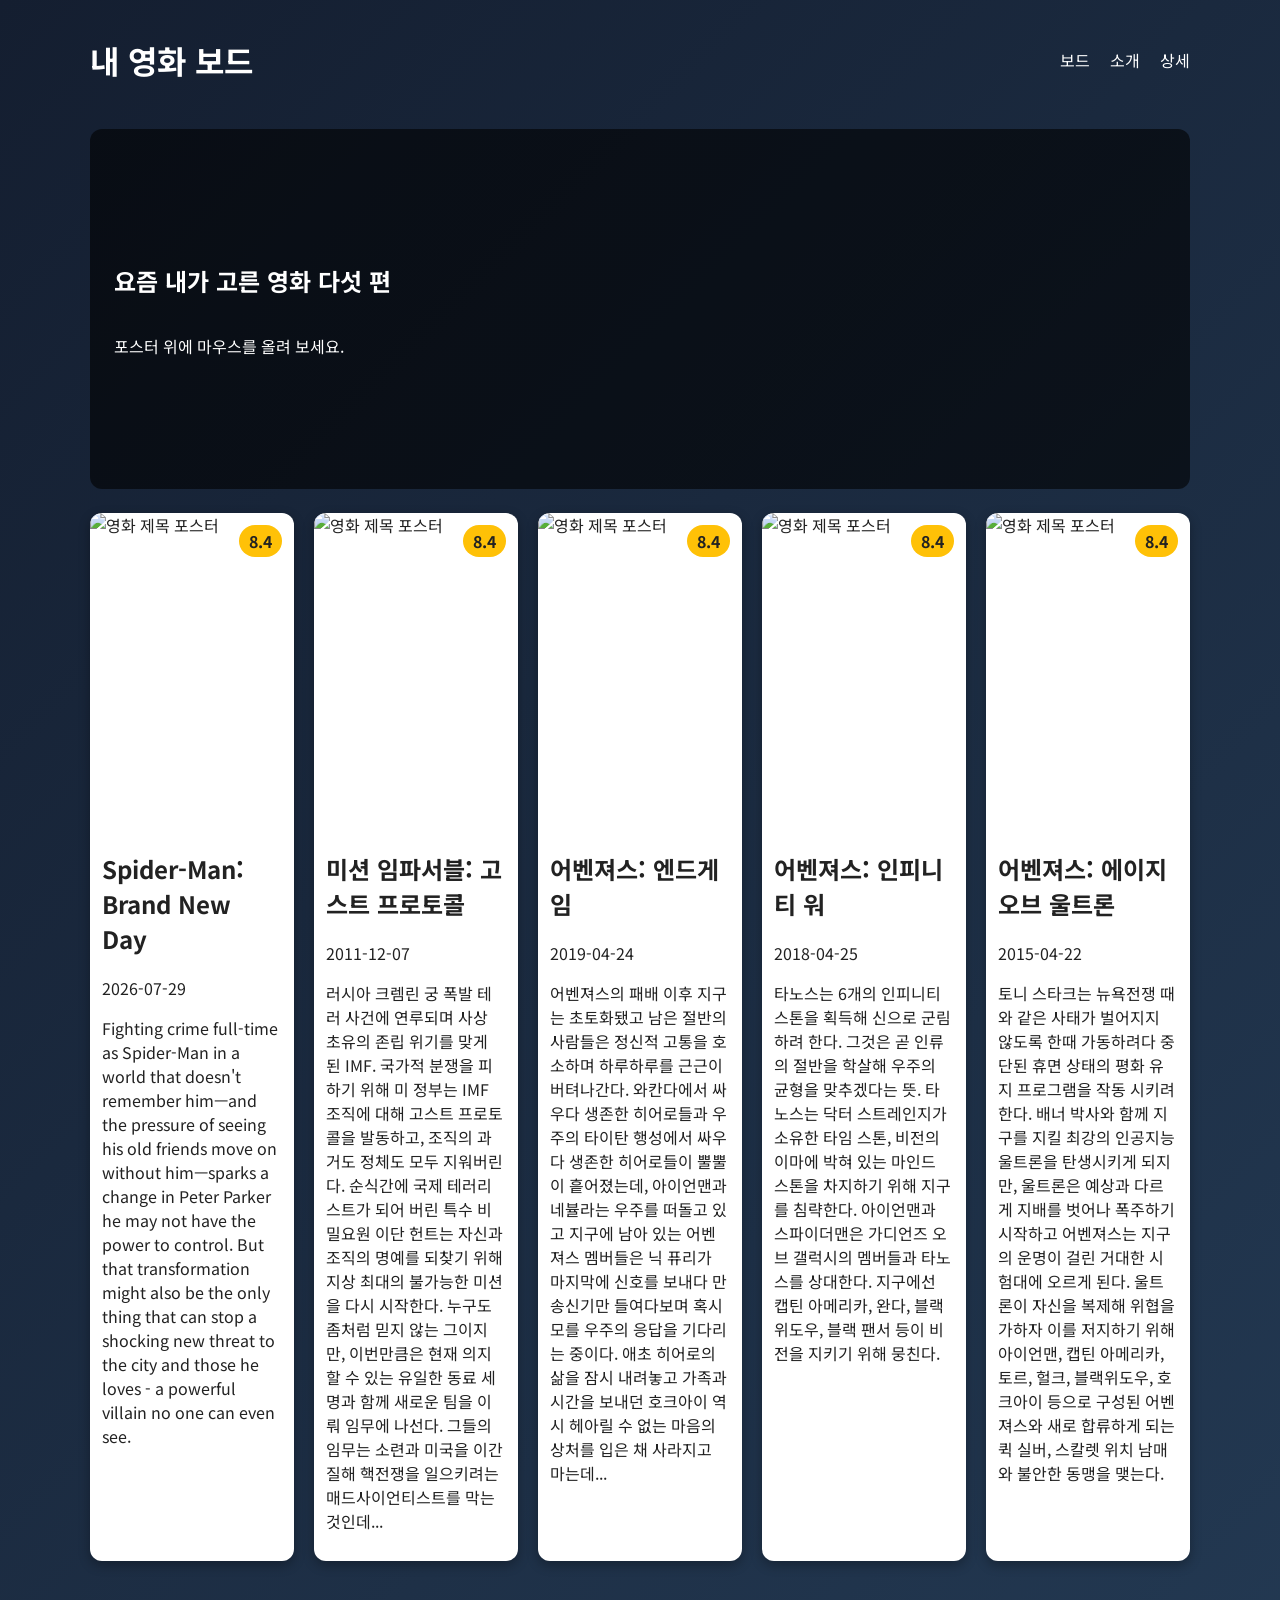
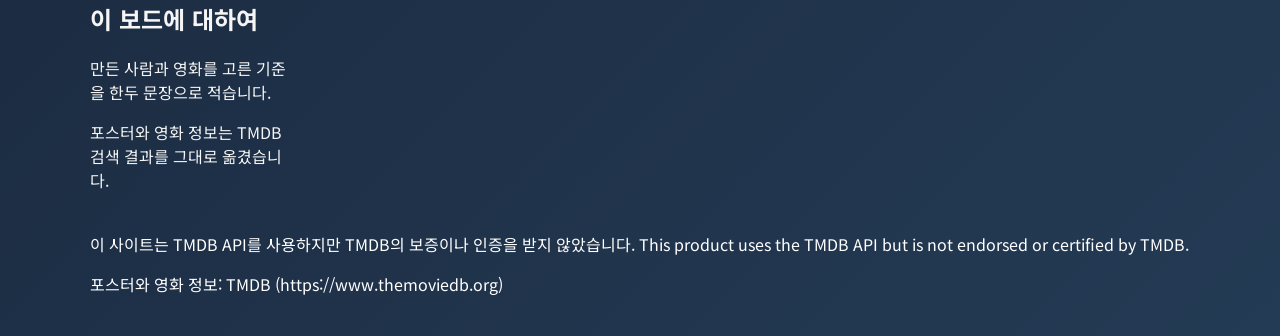
==== index.html @ f9386ba8 "hw1 시작" ====
<!DOCTYPE html>
<html lang="ko">

<head>
    <meta charset="UTF-8">
    <meta name="viewport" content="width=device-width, initial-scale=1.0">
    <title>김시윤 :: 내 영화 보드</title>
    <link rel="preconnect" href="https://fonts.googleapis.com">
    <link rel="preconnect" href="https://fonts.gstatic.com" crossorigin>
    <link
        href="https://fonts.googleapis.com/css2?family=Hi+Melody&family=Nanum+Pen+Script&family=Noto+Sans+KR:wght@100..900&display=swap"
        rel="stylesheet">
    <link rel="stylesheet" href="style.css">
</head>

<body>

    <header class="top">
        <h1>내 영화 보드</h1>
        <nav>
            <ul>
                <li><a href="#board">보드</a></li>
                <li><a href="#about">소개</a></li>
                <li><a href="detail.html">상세</a></li>
            </ul>
        </nav>
    </header>
    <section class="hero">
        <h2>요즘 내가 고른 영화 다섯 편</h2>
        <p>포스터 위에 마우스를 올려 보세요.</p>
    </section>


    <main>
        <section class="board" id="board">

            <article class="card">
                <img class="poster" src="https://image.tmdb.org/t/p/w342//bjiS5ipwxb9JFy3XRRN4OAilSeX.jpg"
                    alt="영화 제목 포스터">
                <span class="badge">8.4</span>
                <div class="info">
                    <h2>Spider-Man: Brand New Day</h2>
                    <p class="year">2026-07-29</p>
                    <p class="overview">Fighting crime full-time as Spider-Man in a world that doesn't remember him—and
                        the
                        pressure of seeing his old friends move on without him—sparks a change in Peter Parker he may
                        not have
                        the power to control. But that transformation might also be the only thing that can stop a
                        shocking new
                        threat to the city and those he loves - a powerful villain no one can even see.</p>
                </div>
            </article>


            <article class="card">
                <img class="poster" src="https://image.tmdb.org/t/p/w342//krNypFiKeGThhLSYhvMNVSezEua.jpg_poster_path"
                    alt="영화 제목 포스터">
                <span class="badge">8.4</span>
                <div class="info">
                    <h2>미션 임파서블: 고스트 프로토콜</h2>
                    <p class="year">2011-12-07</p>
                    <p class="overview">러시아 크렘린 궁 폭발 테러 사건에 연루되며 사상 초유의 존립 위기를 맞게 된 IMF. 국가적 분쟁을 피하기 위해 미 정부는 IMF 조직에 대해
                        고스트 프로토콜을 발동하고, 조직의 과거도 정체도 모두 지워버린다. 순식간에 국제 테러리스트가 되어 버린 특수 비밀요원 이단 헌트는 자신과 조직의 명예를 되찾기 위해 지상
                        최대의 불가능한 미션을 다시 시작한다. 누구도 좀처럼 믿지 않는 그이지만, 이번만큼은 현재 의지할 수 있는 유일한 동료 세 명과 함께 새로운 팀을 이뤄 임무에 나선다.
                        그들의 임무는 소련과 미국을 이간질해 핵전쟁을 일으키려는 매드사이언티스트를 막는 것인데...</p>
                </div>
            </article>


            <article class="card">
                <img class="poster" src="https://image.tmdb.org/t/p/w342//7RyHsO4yDXtBv1zUU3mTpHeQ0d5.jpg_poster_path"
                    alt="영화 제목 포스터">
                <span class="badge">8.4</span>
                <div class="info">
                    <h2>어벤져스: 엔드게임</h2>
                    <p class="year">2019-04-24</p>
                    <p class="overview">어벤져스의 패배 이후 지구는 초토화됐고 남은 절반의 사람들은 정신적 고통을 호소하며 하루하루를 근근이 버텨나간다. 와칸다에서 싸우다 생존한
                        히어로들과 우주의 타이탄 행성에서 싸우다 생존한 히어로들이 뿔뿔이 흩어졌는데, 아이언맨과 네뷸라는 우주를 떠돌고 있고 지구에 남아 있는 어벤져스 멤버들은 닉 퓨리가 마지막에
                        신호를 보내다 만 송신기만 들여다보며 혹시 모를 우주의 응답을 기다리는 중이다. 애초 히어로의 삶을 잠시 내려놓고 가족과 시간을 보내던 호크아이 역시 헤아릴 수 없는 마음의
                        상처를 입은 채 사라지고 마는데...</p>
                </div>
            </article>


            <article class="card">
                <img class="poster" src="https://image.tmdb.org/t/p/w342//kmP6viwzcEkZeoi1LaVcQemcvZh.jpg_poster_path"
                    alt="영화 제목 포스터">
                <span class="badge">8.4</span>
                <div class="info">
                    <h2>어벤져스: 인피니티 워</h2>
                    <p class="year">2018-04-25</p>
                    <p class="overview">타노스는 6개의 인피니티 스톤을 획득해 신으로 군림하려 한다. 그것은 곧 인류의 절반을 학살해 우주의 균형을 맞추겠다는 뜻. 타노스는 닥터
                        스트레인지가 소유한 타임 스톤, 비전의 이마에 박혀 있는 마인드 스톤을 차지하기 위해 지구를 침략한다. 아이언맨과 스파이더맨은 가디언즈 오브 갤럭시의 멤버들과 타노스를
                        상대한다. 지구에선 캡틴 아메리카, 완다, 블랙 위도우, 블랙 팬서 등이 비전을 지키기 위해 뭉친다.</p>
                </div>
            </article>


            <article class="card">
                <img class="poster" src="https://image.tmdb.org/t/p/w342//y8pY5MIzpPAnF5vYUNm1tw1AzL3.jpg_poster_path"
                    alt="영화 제목 포스터">
                <span class="badge">8.4</span>
                <div class="info">
                    <h2>어벤져스: 에이지 오브 울트론</h2>
                    <p class="year">2015-04-22</p>
                    <p class="overview">토니 스타크는 뉴욕전쟁 때와 같은 사태가 벌어지지 않도록 한때 가동하려다 중단된 휴면 상태의 평화 유지 프로그램을 작동 시키려 한다. 배너
                        박사와 함께 지구를 지킬 최강의 인공지능 울트론을 탄생시키게 되지만, 울트론은 예상과 다르게 지배를 벗어나 폭주하기 시작하고 어벤져스는 지구의 운명이 걸린 거대한 시험대에
                        오르게 된다. 울트론이 자신을 복제해 위협을 가하자 이를 저지하기 위해 아이언맨, 캡틴 아메리카, 토르, 헐크, 블랙위도우, 호크아이 등으로 구성된 어벤져스와 새로 합류하게
                        되는 퀵 실버, 스칼렛 위치 남매와 불안한 동맹을 맺는다.</p>
                </div>
            </article>






            <section id="about">
                <h2>이 보드에 대하여</h2>
                <p>만든 사람과 영화를 고른 기준을 한두 문장으로 적습니다.</p>
                <p>포스터와 영화 정보는 TMDB 검색 결과를 그대로 옮겼습니다.</p>
            </section>
    </main>









    <footer>
        <p>이 사이트는 TMDB API를 사용하지만 TMDB의 보증이나 인증을 받지 않았습니다.
            This product uses the TMDB API but is not endorsed or certified by TMDB.</p>
        <p>포스터와 영화 정보: TMDB (https://www.themoviedb.org)</p>
    </footer>


    
</body>

</html>
---- style.css ----
body {
    background: linear-gradient(135deg, #141e30, #243b55);
    min-height: 100vh;
    box-sizing: border-box;
    margin: 0;
    padding: 16px;
    font-family: "Noto Sans KR", sans-serif;
    color: #f5f5f5;
}


main,
.top,
.hero,
footer {
    max-width: 1100px;
    margin: 0 auto 24px;
}

h1,
footer {
    color: #fff;
}

.card {
    border-radius: 12px;
    overflow: hidden;
    box-shadow: 0 4px 12px rgba(0,
            0, 0, 0.3);
    background: #fff;
    position: relative;
    transition: transform 0.3s, box -shadow 0.3s;
    color: #222;
}

.card:hover {
    transform: translateY(-8px);
    box-shadow: 0 12px 32px rgba(255, 193, 7, 0.6);
}

.poster {
    width: 100%;
    display: block;
    aspect-ratio: 2 / 3;
    object-fit: cover;
}

.badge {
    position: absolute;
    top: 12px;
    right: 12px;
    background: #ffc107;
    color: #222;
    padding: 4px 10px;
    border-radius: 999px;
    font-weight: bold;
}

.info {
    padding: 12px;
    /*12px? 12px 16px?*/
}

.top {
    display: flex;
    justify-content: space-between;
    align-items: center;
}

nav ul {
    display: flex;
    gap: 20px;
    list-style: none;
    margin: 0;
    padding: 0;
}

nav a {
    color: #fff;
    text-decoration: none;
}

.board {
    display: grid;
    grid-template-columns: repeat(auto-fit, minmax(200px, 1fr));
    gap: 20px;
}

.hero {
    background-image: linear-gradient(rgba(0, 0, 0, 0.6), rgba(0, 0, 0, 0.6)), url("https://image.tmdb.org/t/p/w1280/9BBTo63ANSmhC4e6r62OJFuK2GL.jpg");
    background-size: cover;
    background-position: center;
    min-height: 40vh;
    padding: 24px;
    box-sizing:
        border-box;
    color: #fff;
    border-radius: 12px;
    display: flex;
    flex-direction: column;
    justify-content: center;
    max-width: 1100px;
    margin: 0 auto 24px;
}

main {
    max-width: 1100px;
    margin: 0 auto 24px;
}

@media (min-width: 600px) {
    nav ul {
        flex-direction: row;
        gap: 20px;
    }
}
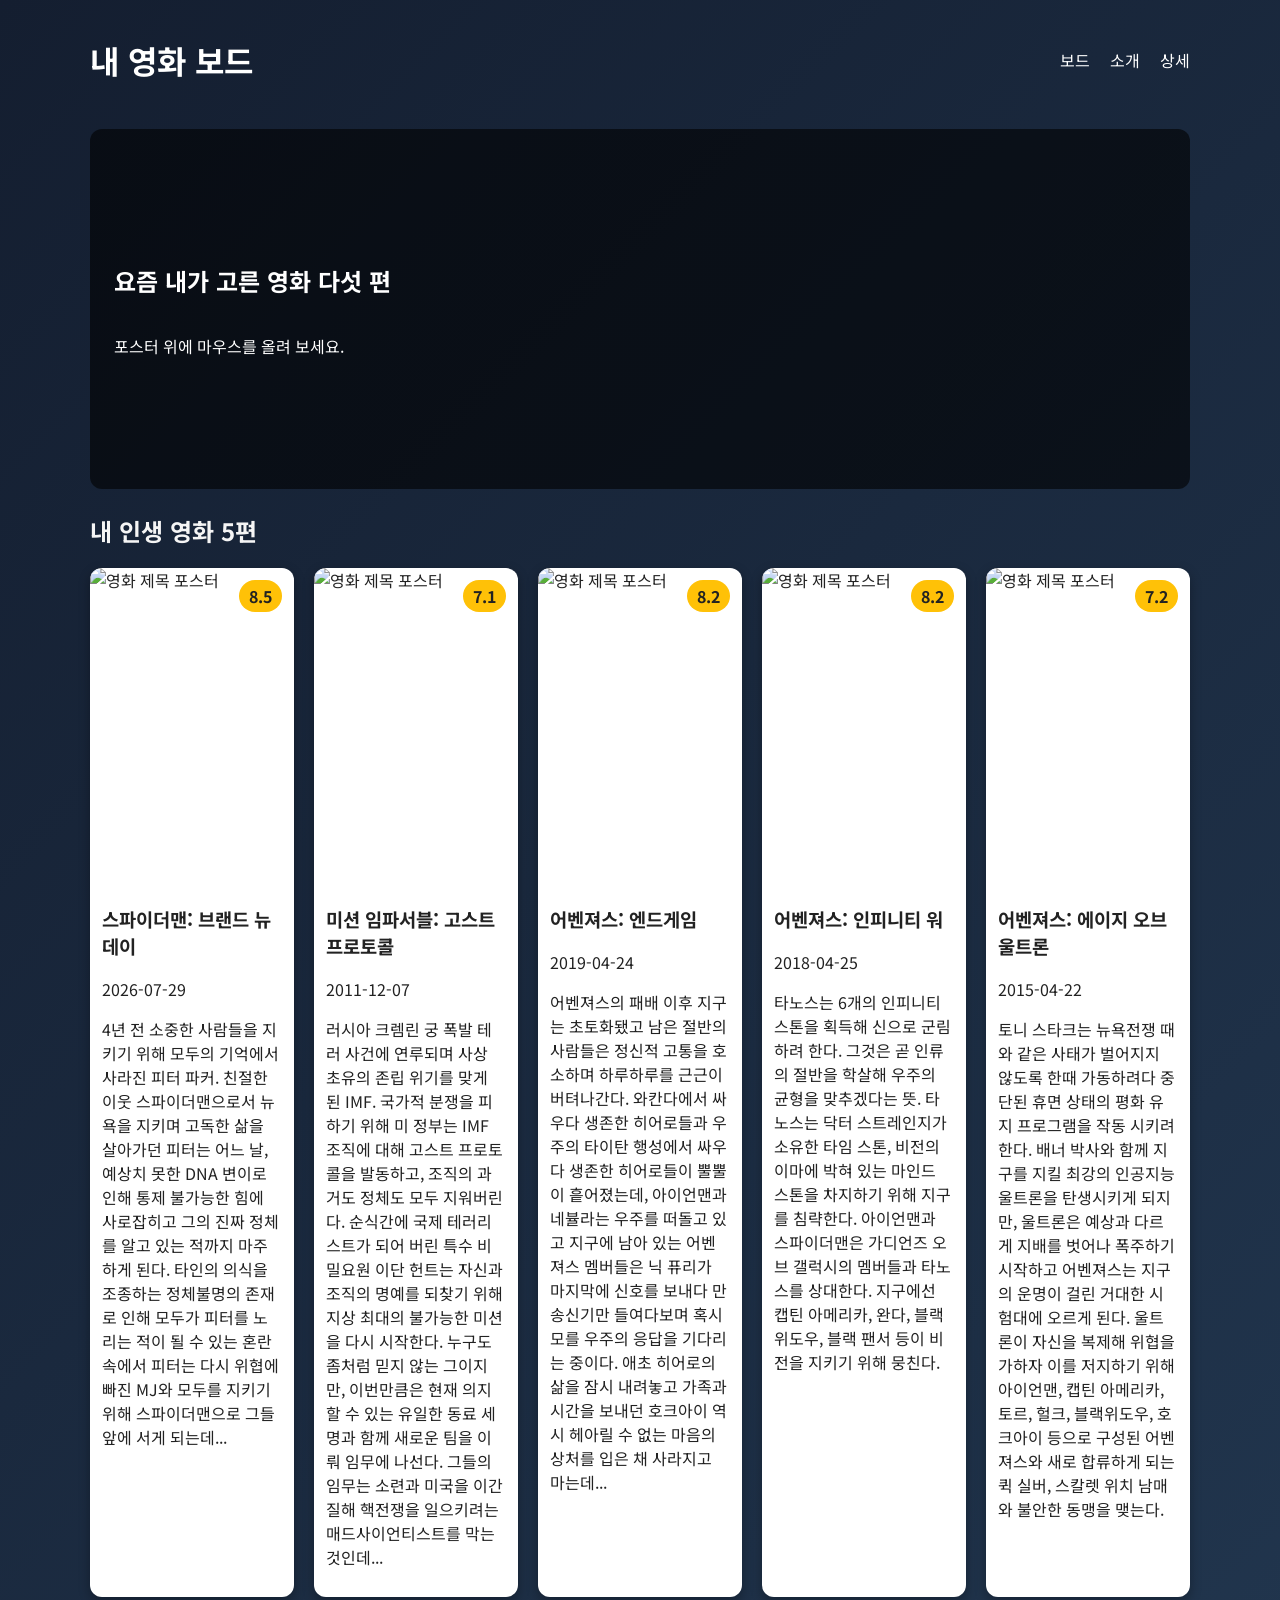
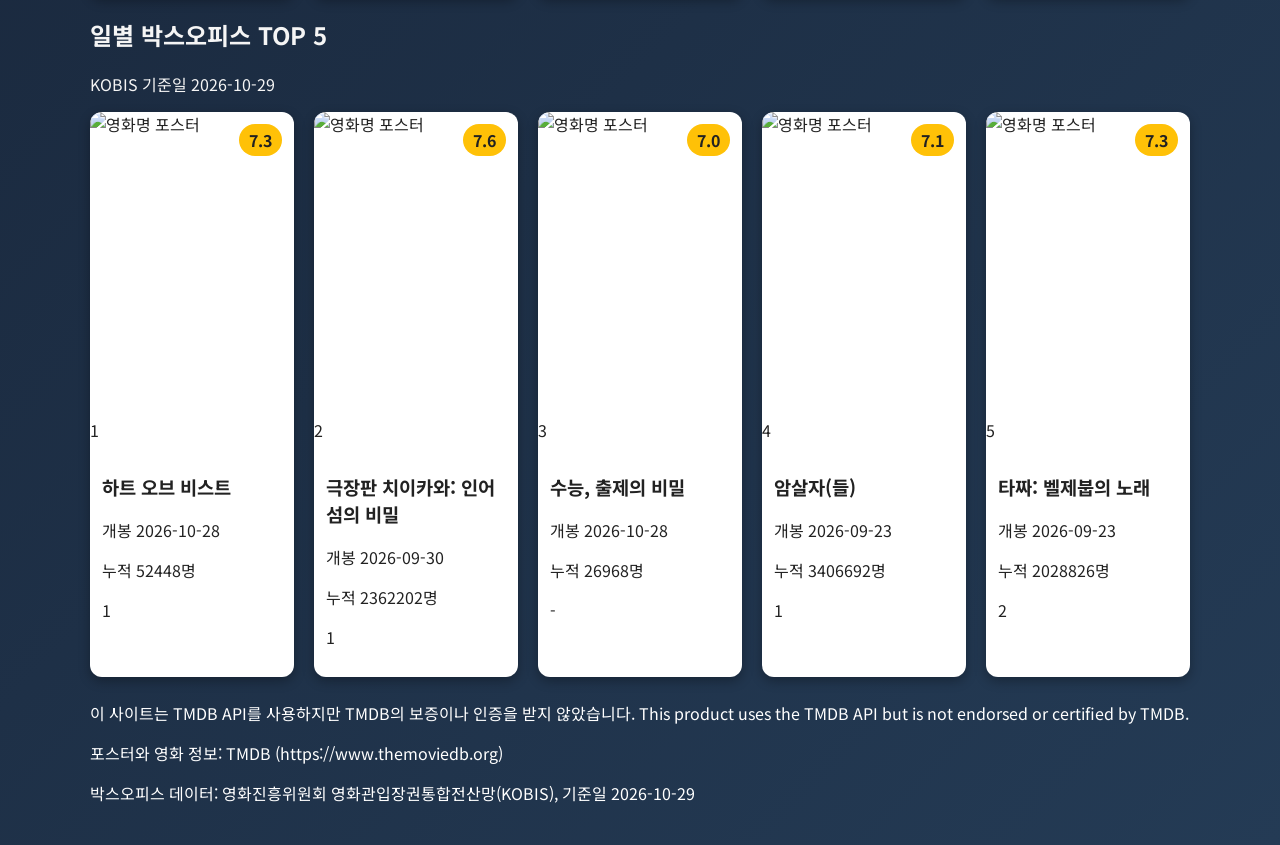
==== commit 9466e1ef: "step2 finish" ====
--- a/index.html
+++ b/index.html
@@ -13,6 +13,7 @@
     <link rel="stylesheet" href="style.css">
 </head>
 
+
 <body>
 
     <header class="top">
@@ -25,6 +26,8 @@
             </ul>
         </nav>
     </header>
+
+
     <section class="hero">
         <h2>요즘 내가 고른 영화 다섯 편</h2>
         <p>포스터 위에 마우스를 올려 보세요.</p>
@@ -32,112 +35,183 @@
 
 
     <main>
-        <section class="board" id="board">
-
-            <article class="card">
-                <img class="poster" src="https://image.tmdb.org/t/p/w342//bjiS5ipwxb9JFy3XRRN4OAilSeX.jpg"
-                    alt="영화 제목 포스터">
-                <span class="badge">8.4</span>
-                <div class="info">
-                    <h2>Spider-Man: Brand New Day</h2>
-                    <p class="year">2026-07-29</p>
-                    <p class="overview">Fighting crime full-time as Spider-Man in a world that doesn't remember him—and
-                        the
-                        pressure of seeing his old friends move on without him—sparks a change in Peter Parker he may
-                        not have
-                        the power to control. But that transformation might also be the only thing that can stop a
-                        shocking new
-                        threat to the city and those he loves - a powerful villain no one can even see.</p>
-                </div>
-            </article>
-
-
-            <article class="card">
-                <img class="poster" src="https://image.tmdb.org/t/p/w342//krNypFiKeGThhLSYhvMNVSezEua.jpg_poster_path"
-                    alt="영화 제목 포스터">
-                <span class="badge">8.4</span>
-                <div class="info">
-                    <h2>미션 임파서블: 고스트 프로토콜</h2>
-                    <p class="year">2011-12-07</p>
-                    <p class="overview">러시아 크렘린 궁 폭발 테러 사건에 연루되며 사상 초유의 존립 위기를 맞게 된 IMF. 국가적 분쟁을 피하기 위해 미 정부는 IMF 조직에 대해
-                        고스트 프로토콜을 발동하고, 조직의 과거도 정체도 모두 지워버린다. 순식간에 국제 테러리스트가 되어 버린 특수 비밀요원 이단 헌트는 자신과 조직의 명예를 되찾기 위해 지상
-                        최대의 불가능한 미션을 다시 시작한다. 누구도 좀처럼 믿지 않는 그이지만, 이번만큼은 현재 의지할 수 있는 유일한 동료 세 명과 함께 새로운 팀을 이뤄 임무에 나선다.
-                        그들의 임무는 소련과 미국을 이간질해 핵전쟁을 일으키려는 매드사이언티스트를 막는 것인데...</p>
-                </div>
-            </article>
-
-
-            <article class="card">
-                <img class="poster" src="https://image.tmdb.org/t/p/w342//7RyHsO4yDXtBv1zUU3mTpHeQ0d5.jpg_poster_path"
-                    alt="영화 제목 포스터">
-                <span class="badge">8.4</span>
-                <div class="info">
-                    <h2>어벤져스: 엔드게임</h2>
-                    <p class="year">2019-04-24</p>
-                    <p class="overview">어벤져스의 패배 이후 지구는 초토화됐고 남은 절반의 사람들은 정신적 고통을 호소하며 하루하루를 근근이 버텨나간다. 와칸다에서 싸우다 생존한
-                        히어로들과 우주의 타이탄 행성에서 싸우다 생존한 히어로들이 뿔뿔이 흩어졌는데, 아이언맨과 네뷸라는 우주를 떠돌고 있고 지구에 남아 있는 어벤져스 멤버들은 닉 퓨리가 마지막에
-                        신호를 보내다 만 송신기만 들여다보며 혹시 모를 우주의 응답을 기다리는 중이다. 애초 히어로의 삶을 잠시 내려놓고 가족과 시간을 보내던 호크아이 역시 헤아릴 수 없는 마음의
-                        상처를 입은 채 사라지고 마는데...</p>
-                </div>
-            </article>
-
-
-            <article class="card">
-                <img class="poster" src="https://image.tmdb.org/t/p/w342//kmP6viwzcEkZeoi1LaVcQemcvZh.jpg_poster_path"
-                    alt="영화 제목 포스터">
-                <span class="badge">8.4</span>
-                <div class="info">
-                    <h2>어벤져스: 인피니티 워</h2>
-                    <p class="year">2018-04-25</p>
-                    <p class="overview">타노스는 6개의 인피니티 스톤을 획득해 신으로 군림하려 한다. 그것은 곧 인류의 절반을 학살해 우주의 균형을 맞추겠다는 뜻. 타노스는 닥터
-                        스트레인지가 소유한 타임 스톤, 비전의 이마에 박혀 있는 마인드 스톤을 차지하기 위해 지구를 침략한다. 아이언맨과 스파이더맨은 가디언즈 오브 갤럭시의 멤버들과 타노스를
-                        상대한다. 지구에선 캡틴 아메리카, 완다, 블랙 위도우, 블랙 팬서 등이 비전을 지키기 위해 뭉친다.</p>
-                </div>
-            </article>
-
-
-            <article class="card">
-                <img class="poster" src="https://image.tmdb.org/t/p/w342//y8pY5MIzpPAnF5vYUNm1tw1AzL3.jpg_poster_path"
-                    alt="영화 제목 포스터">
-                <span class="badge">8.4</span>
-                <div class="info">
-                    <h2>어벤져스: 에이지 오브 울트론</h2>
-                    <p class="year">2015-04-22</p>
-                    <p class="overview">토니 스타크는 뉴욕전쟁 때와 같은 사태가 벌어지지 않도록 한때 가동하려다 중단된 휴면 상태의 평화 유지 프로그램을 작동 시키려 한다. 배너
-                        박사와 함께 지구를 지킬 최강의 인공지능 울트론을 탄생시키게 되지만, 울트론은 예상과 다르게 지배를 벗어나 폭주하기 시작하고 어벤져스는 지구의 운명이 걸린 거대한 시험대에
-                        오르게 된다. 울트론이 자신을 복제해 위협을 가하자 이를 저지하기 위해 아이언맨, 캡틴 아메리카, 토르, 헐크, 블랙위도우, 호크아이 등으로 구성된 어벤져스와 새로 합류하게
-                        되는 퀵 실버, 스칼렛 위치 남매와 불안한 동맹을 맺는다.</p>
-                </div>
-            </article>
-
-
-
-
-
-
-            <section id="about">
-                <h2>이 보드에 대하여</h2>
-                <p>만든 사람과 영화를 고른 기준을 한두 문장으로 적습니다.</p>
-                <p>포스터와 영화 정보는 TMDB 검색 결과를 그대로 옮겼습니다.</p>
-            </section>
+
+
+        <section id="mine">
+            <h2>내 인생 영화 5편</h2>
+            <div class="board">
+
+
+                <article class="card">
+                    <img class="poster" src="https://image.tmdb.org/t/p/w342//bjiS5ipwxb9JFy3XRRN4OAilSeX.jpg"
+                        alt="영화 제목 포스터">
+                    <span class="badge">8.5</span>
+                    <div class="info">
+                        <h3>스파이더맨: 브랜드 뉴 데이</h3>
+                        <p class="year">2026-07-29</p>
+                        <p class="overview">4년 전 소중한 사람들을 지키기 위해 모두의 기억에서 사라진 피터 파커. 친절한 이웃 스파이더맨으로서 뉴욕을 지키며 고독한 삶을 살아가던
+                            피터는 어느 날, 예상치 못한 DNA 변이로 인해 통제 불가능한 힘에 사로잡히고 그의 진짜 정체를 알고 있는 적까지 마주하게 된다. 타인의 의식을 조종하는 정체불명의
+                            존재로 인해 모두가 피터를 노리는 적이 될 수 있는 혼란 속에서 피터는 다시 위협에 빠진 MJ와 모두를 지키기 위해 스파이더맨으로 그들 앞에 서게 되는데...</p>
+                    </div>
+                </article>
+
+
+                <article class="card">
+                    <img class="poster" src="https://image.tmdb.org/t/p/w342//krNypFiKeGThhLSYhvMNVSezEua.jpg"
+                        alt="영화 제목 포스터">
+                    <span class="badge">7.1</span>
+                    <div class="info">
+                        <h3>미션 임파서블: 고스트 프로토콜</h3>
+                        <p class="year">2011-12-07</p>
+                        <p class="overview">러시아 크렘린 궁 폭발 테러 사건에 연루되며 사상 초유의 존립 위기를 맞게 된 IMF. 국가적 분쟁을 피하기 위해 미 정부는 IMF
+                            조직에 대해 고스트 프로토콜을 발동하고, 조직의 과거도 정체도 모두 지워버린다. 순식간에 국제 테러리스트가 되어 버린 특수 비밀요원 이단 헌트는 자신과 조직의 명예를
+                            되찾기 위해 지상 최대의 불가능한 미션을 다시 시작한다. 누구도 좀처럼 믿지 않는 그이지만, 이번만큼은 현재 의지할 수 있는 유일한 동료 세 명과 함께 새로운 팀을
+                            이뤄 임무에 나선다. 그들의 임무는 소련과 미국을 이간질해 핵전쟁을 일으키려는 매드사이언티스트를 막는 것인데...</p>
+                    </div>
+                </article>
+
+
+                <article class="card">
+                    <img class="poster" src="https://image.tmdb.org/t/p/w342//z7ilT5rNN9kDo8JZmgyhM6ej2xv.jpg"
+                        alt="영화 제목 포스터">
+                    <span class="badge">8.2</span>
+                    <div class="info">
+                        <h3>어벤져스: 엔드게임</h3>
+                        <p class="year">2019-04-24</p>
+                        <p class="overview">어벤져스의 패배 이후 지구는 초토화됐고 남은 절반의 사람들은 정신적 고통을 호소하며 하루하루를 근근이 버텨나간다. 와칸다에서 싸우다
+                            생존한 히어로들과 우주의 타이탄 행성에서 싸우다 생존한 히어로들이 뿔뿔이 흩어졌는데, 아이언맨과 네뷸라는 우주를 떠돌고 있고 지구에 남아 있는 어벤져스 멤버들은 닉
+                            퓨리가 마지막에 신호를 보내다 만 송신기만 들여다보며 혹시 모를 우주의 응답을 기다리는 중이다. 애초 히어로의 삶을 잠시 내려놓고 가족과 시간을 보내던 호크아이 역시
+                            헤아릴 수 없는 마음의 상처를 입은 채 사라지고 마는데...</p>
+                    </div>
+                </article>
+
+
+                <article class="card">
+                    <img class="poster" src="https://image.tmdb.org/t/p/w342//kmP6viwzcEkZeoi1LaVcQemcvZh.jpg"
+                        alt="영화 제목 포스터">
+                    <span class="badge">8.2</span>
+                    <div class="info">
+                        <h3>어벤져스: 인피니티 워</h3>
+                        <p class="year">2018-04-25</p>
+                        <p class="overview">타노스는 6개의 인피니티 스톤을 획득해 신으로 군림하려 한다. 그것은 곧 인류의 절반을 학살해 우주의 균형을 맞추겠다는 뜻. 타노스는
+                            닥터 스트레인지가 소유한 타임 스톤, 비전의 이마에 박혀 있는 마인드 스톤을 차지하기 위해 지구를 침략한다. 아이언맨과 스파이더맨은 가디언즈 오브 갤럭시의 멤버들과
+                            타노스를 상대한다. 지구에선 캡틴 아메리카, 완다, 블랙 위도우, 블랙 팬서 등이 비전을 지키기 위해 뭉친다.
+                        </p>
+                    </div>
+                </article>
+
+
+                <article class="card">
+                    <img class="poster" src="https://image.tmdb.org/t/p/w342//y8pY5MIzpPAnF5vYUNm1tw1AzL3.jpg"
+                        alt="영화 제목 포스터">
+                    <span class="badge">7.2</span>
+                    <div class="info">
+                        <h3>어벤져스: 에이지 오브 울트론</h3>
+                        <p class="year">2015-04-22</p>
+                        <p class="overview">토니 스타크는 뉴욕전쟁 때와 같은 사태가 벌어지지 않도록 한때 가동하려다 중단된 휴면 상태의 평화 유지 프로그램을 작동 시키려 한다.
+                            배너 박사와 함께 지구를 지킬 최강의 인공지능 울트론을 탄생시키게 되지만, 울트론은 예상과 다르게 지배를 벗어나 폭주하기 시작하고 어벤져스는 지구의 운명이 걸린
+                            거대한 시험대에 오르게 된다. 울트론이 자신을 복제해 위협을 가하자 이를 저지하기 위해 아이언맨, 캡틴 아메리카, 토르, 헐크, 블랙위도우, 호크아이 등으로 구성된
+                            어벤져스와 새로 합류하게 되는 퀵 실버, 스칼렛 위치 남매와 불안한 동맹을 맺는다.</p>
+                    </div>
+                </article>
+
+
+
+            </div>
+        </section>
+
+
+        <section id="boxoffice">
+            <h2>일별 박스오피스 TOP 5</h2>
+            <p class="basis">KOBIS 기준일 2026-10-29</p>
+            <div class="board">
+
+
+                <article class="card">
+                    <img class="poster" src="https://image.tmdb.org/t/p/w342//zC4E522V1n3H4SGdYOaiqhF5DnS.jpg"
+                        alt="영화명 포스터">
+                    <span class="rank">1</span>
+                    <span class="badge">7.3</span>
+                    <div class="info">
+                        <h3>하트 오브 비스트</h3>
+                        <p class="year">개봉 2026-10-28</p>
+                        <p class="audience">누적 52448명</p>
+                        <p class="change up">1</p>
+                    </div>
+                </article>
+
+
+                <article class="card">
+                    <img class="poster" src="https://image.tmdb.org/t/p/w342//5TMyytCI5Pfc9c1eNsljiCdiB05.jpg"
+                        alt="영화명 포스터">
+                    <span class="rank">2</span>
+                    <span class="badge">7.6</span>
+                    <div class="info">
+                        <h3>극장판 치이카와: 인어 섬의 비밀</h3>
+                        <p class="year">개봉 2026-09-30</p>
+                        <p class="audience">누적 2362202명</p>
+                        <p class="change down">1</p>
+                    </div>
+                </article>
+
+
+                <article class="card">
+                    <img class="poster" src="https://image.tmdb.org/t/p/w342//ohrJjtvKciICoeH80z973JnBoHo.jpg"
+                        alt="영화명 포스터">
+                    <span class="rank">3</span>
+                    <span class="badge">7.0</span>
+                    <div class="info">
+                        <h3>수능, 출제의 비밀</h3>
+                        <p class="year">개봉 2026-10-28</p>
+                        <p class="audience">누적 26968명</p>
+                        <p class="change">-</p>
+                    </div>
+                </article>
+
+
+                <article class="card">
+                    <img class="poster" src="https://image.tmdb.org/t/p/w342//c55ijsOdntj6P25vDwHLdgsBpmV.jpg"
+                        alt="영화명 포스터">
+                    <span class="rank">4</span>
+                    <span class="badge">7.1</span>
+                    <div class="info">
+                        <h3>암살자(들)</h3>
+                        <p class="year">개봉 2026-09-23</p>
+                        <p class="audience">누적 3406692명</p>
+                        <p class="change up">1</p>
+                    </div>
+                </article>
+
+
+                <article class="card">
+                    <img class="poster" src="https://image.tmdb.org/t/p/w342//ueigb5zra1tj6FTK9yhh2P33P9B.jpg"
+                        alt="영화명 포스터">
+                    <span class="rank">5</span>
+                    <span class="badge">7.3</span>
+                    <div class="info">
+                        <h3>타짜: 벨제붑의 노래</h3>
+                        <p class="year">개봉 2026-09-23</p>
+                        <p class="audience">누적 2028826명</p>
+                        <p class="change up">2</p>
+                    </div>
+                </article>
+
+
+            </div>
+        </section>
+
+
     </main>
-
-
-
-
-
-
-
 
 
     <footer>
         <p>이 사이트는 TMDB API를 사용하지만 TMDB의 보증이나 인증을 받지 않았습니다.
             This product uses the TMDB API but is not endorsed or certified by TMDB.</p>
         <p>포스터와 영화 정보: TMDB (https://www.themoviedb.org)</p>
+        <p>박스오피스 데이터: 영화진흥위원회 영화관입장권통합전산망(KOBIS), 기준일 2026-10-29</p>
     </footer>
 
 
-    
 </body>
 
 </html>
--- a/style.css
+++ b/style.css
@@ -58,7 +58,6 @@
 
 .info {
     padding: 12px;
-    /*12px? 12px 16px?*/
 }
 
 .top {
@@ -99,13 +98,6 @@
     display: flex;
     flex-direction: column;
     justify-content: center;
-    max-width: 1100px;
-    margin: 0 auto 24px;
-}
-
-main {
-    max-width: 1100px;
-    margin: 0 auto 24px;
 }
 
 @media (min-width: 600px) {
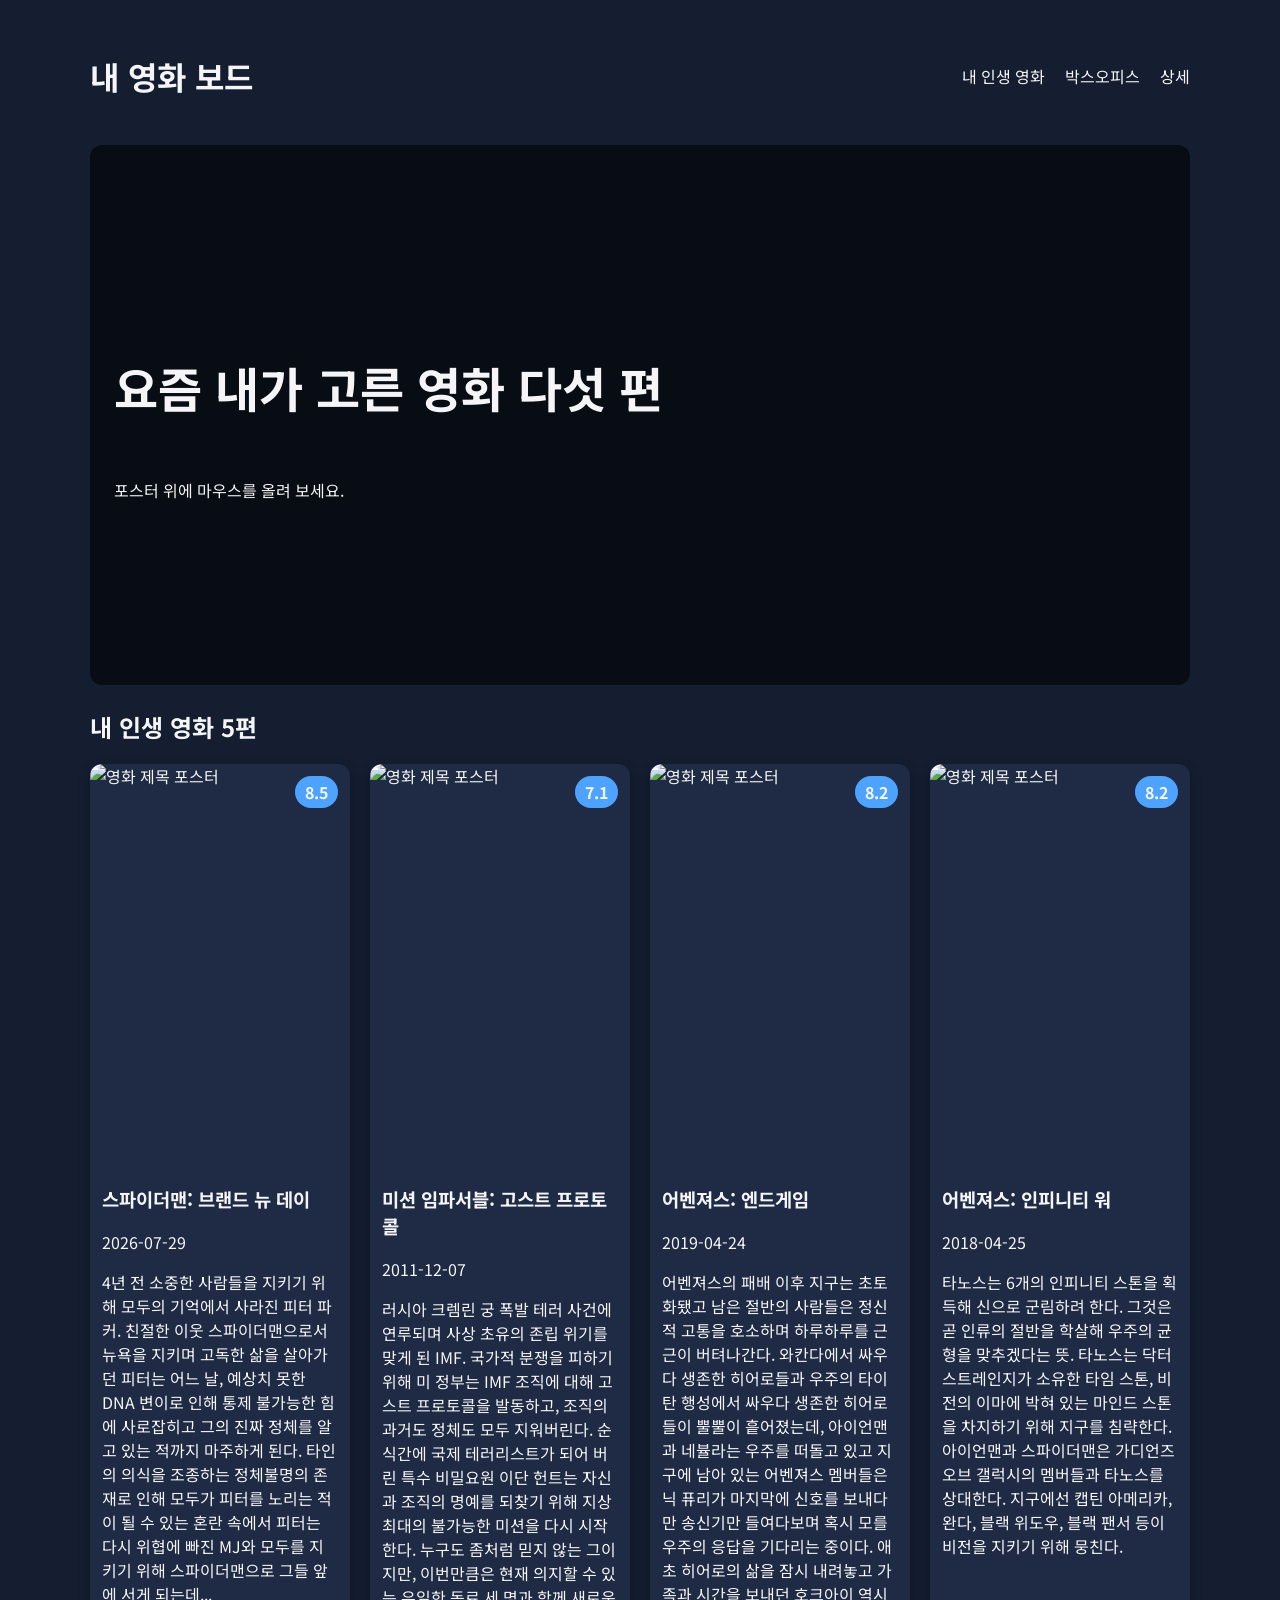
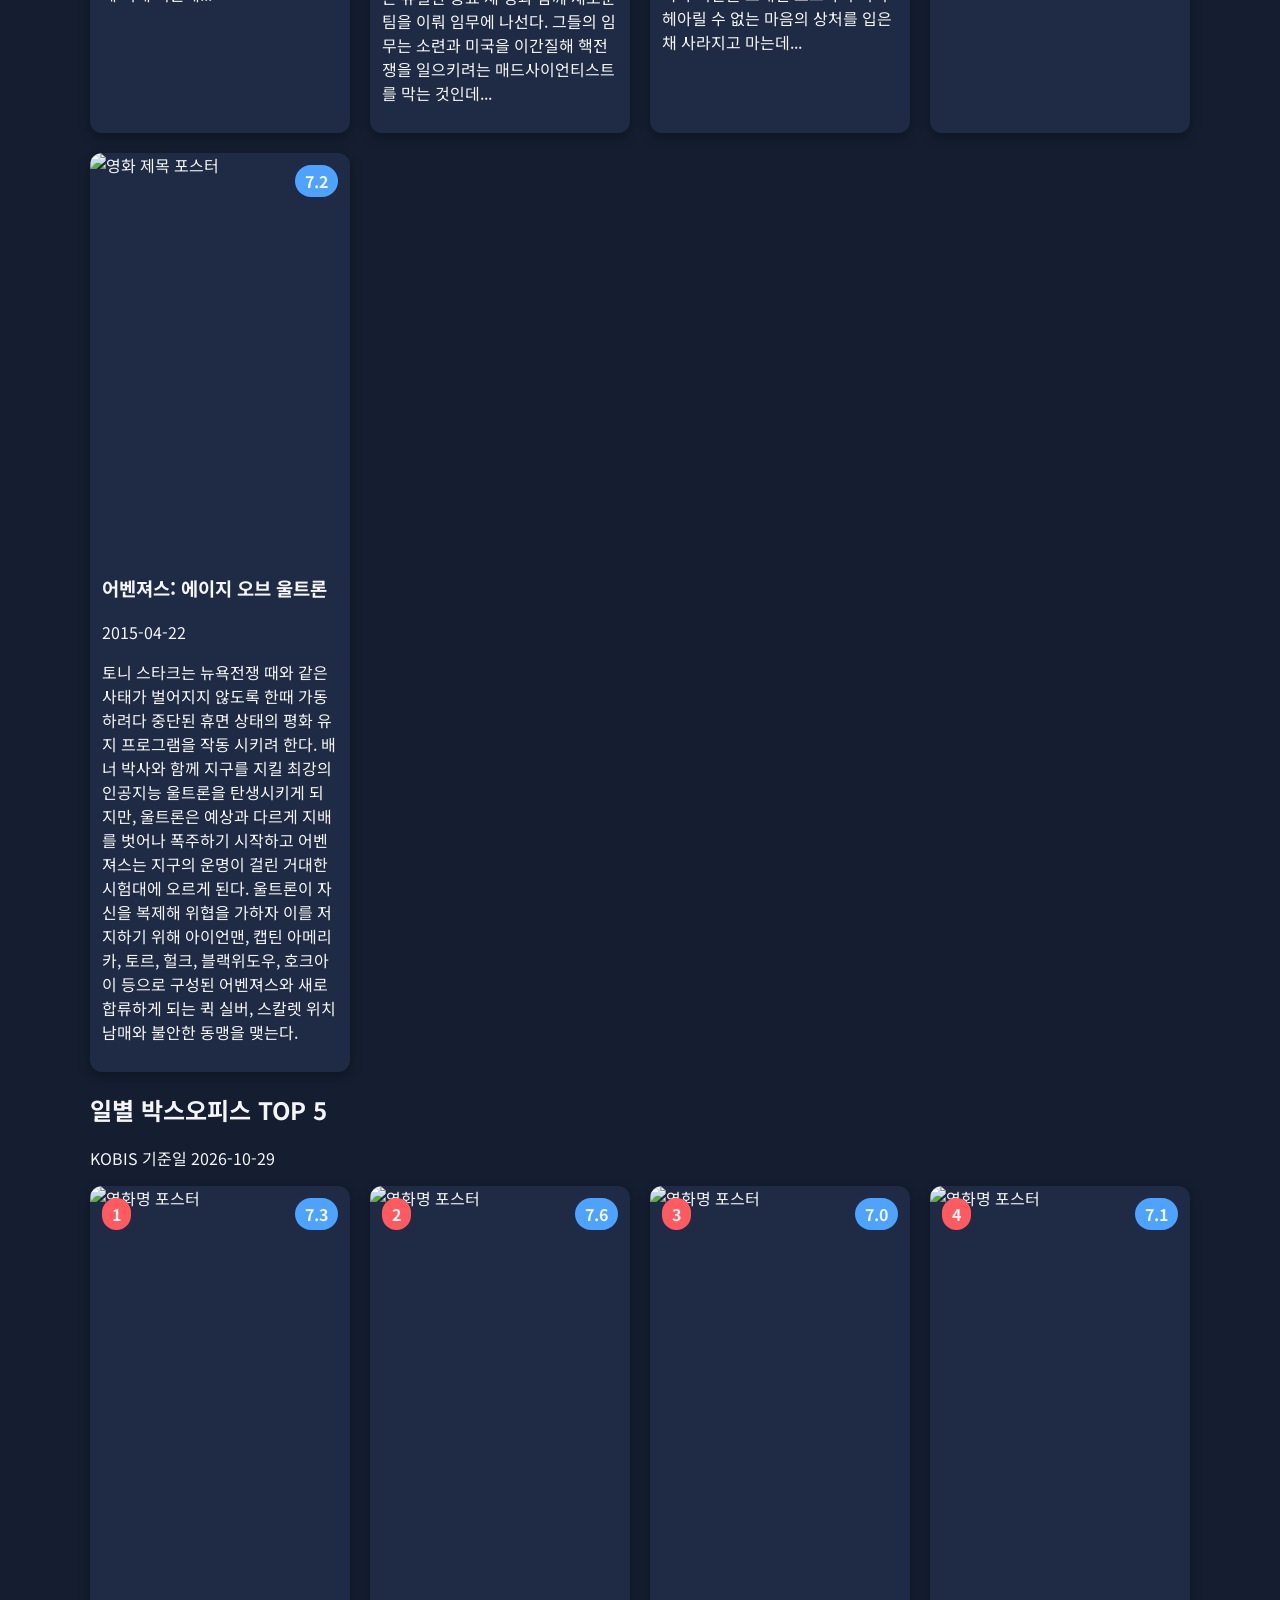
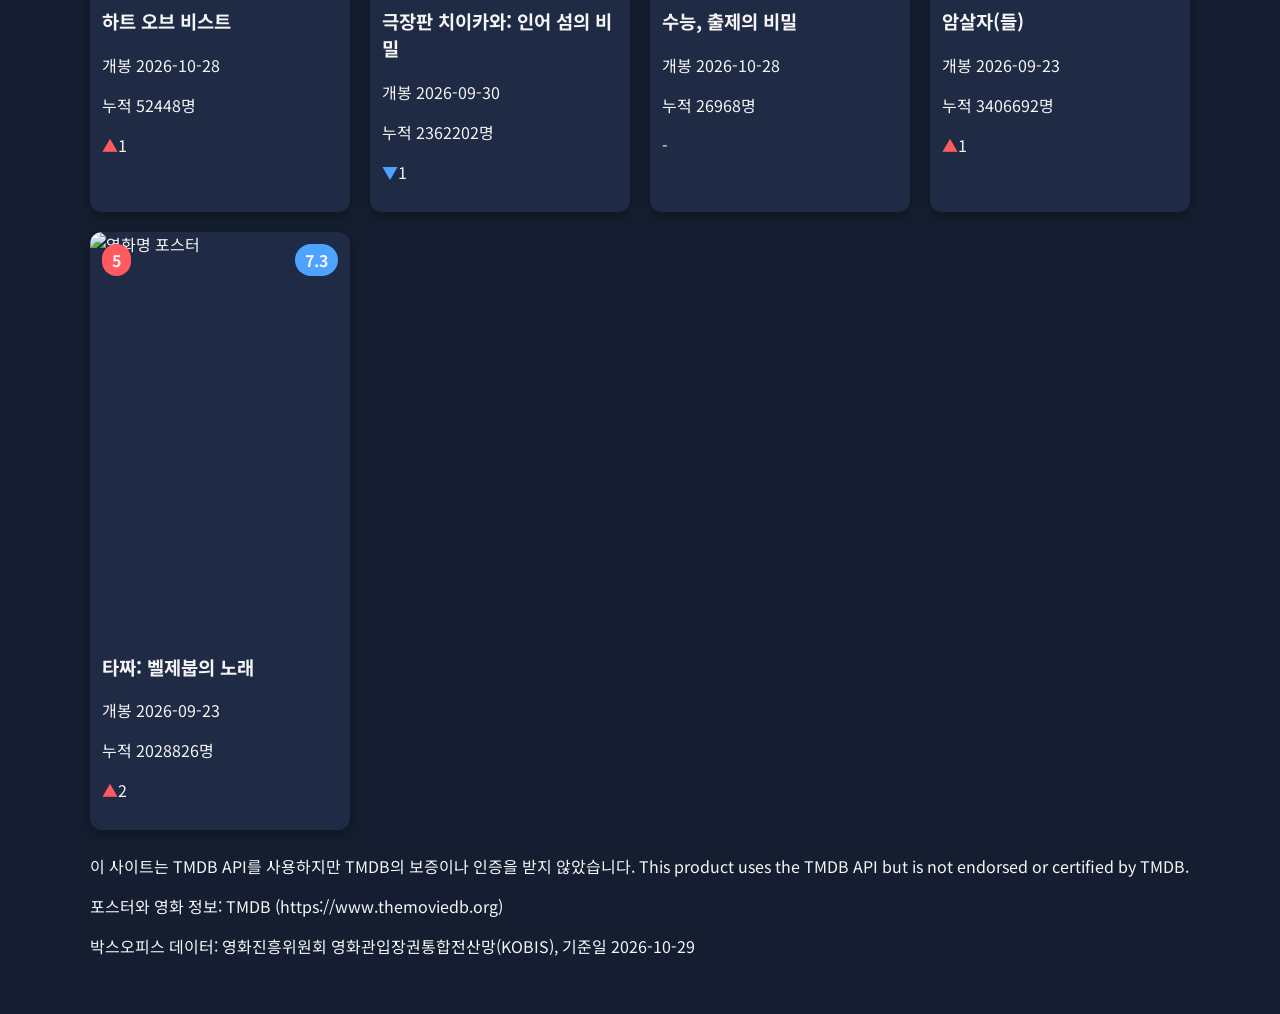
==== commit cfc4cadc: "step3 4." ====
--- a/index.html
+++ b/index.html
@@ -8,7 +8,7 @@
     <link rel="preconnect" href="https://fonts.googleapis.com">
     <link rel="preconnect" href="https://fonts.gstatic.com" crossorigin>
     <link
-        href="https://fonts.googleapis.com/css2?family=Hi+Melody&family=Nanum+Pen+Script&family=Noto+Sans+KR:wght@100..900&display=swap"
+        href="https://fonts.googleapis.com/css2?family=Hi+Melody&family=Nanum+Pen+Script&family=Noto+Sans+KR:wght@100..900&display&Black+Han+Sans&display=swap" 
         rel="stylesheet">
     <link rel="stylesheet" href="style.css">
 </head>
@@ -20,8 +20,8 @@
         <h1>내 영화 보드</h1>
         <nav>
             <ul>
-                <li><a href="#board">보드</a></li>
-                <li><a href="#about">소개</a></li>
+                <li><a href="#mine">내 인생 영화</a></li>
+                <li><a href="#boxoffice">박스오피스</a></li>
                 <li><a href="detail.html">상세</a></li>
             </ul>
         </nav>
--- a/style.css
+++ b/style.css
@@ -1,14 +1,25 @@
+:root {
+    --bg: #141e30;
+    --surface: #1f2b44;
+    --text: #f5f5f7;
+    --accent: #4da3ff;
+    --warn: #ff5a5f;
+    --font-title: "Black Han Sans", sans-serif;
+    --font-body: "Noto Sans KR", sans-serif;
+    --gap: 20px;
+}
+
 body {
-    background: linear-gradient(135deg, #141e30, #243b55);
+    background: var(--bg);
     min-height: 100vh;
     box-sizing: border-box;
-    margin: 0;
+    margin: 16px;
     padding: 16px;
-    font-family: "Noto Sans KR", sans-serif;
-    color: #f5f5f5;
+    font-family: var(--font-body);
+    color: var(--text);
 }
 
-
+/* 본문 폭과 글자색 */
 main,
 .top,
 .hero,
@@ -17,9 +28,11 @@
     margin: 0 auto 24px;
 }
 
+/* /본문 폭과 글자색 */
+
 h1,
 footer {
-    color: #fff;
+    color: var(--text);
 }
 
 .card {
@@ -27,10 +40,10 @@
     overflow: hidden;
     box-shadow: 0 4px 12px rgba(0,
             0, 0, 0.3);
-    background: #fff;
+    background: var(--surface);
     position: relative;
     transition: transform 0.3s, box -shadow 0.3s;
-    color: #222;
+    color: var(--text);
 }
 
 .card:hover {
@@ -49,8 +62,8 @@
     position: absolute;
     top: 12px;
     right: 12px;
-    background: #ffc107;
-    color: #222;
+    background: var(--accent);
+    color: var(--text);
     padding: 4px 10px;
     border-radius: 999px;
     font-weight: bold;
@@ -60,6 +73,7 @@
     padding: 12px;
 }
 
+/* 헤더 플렉스 */
 .top {
     display: flex;
     justify-content: space-between;
@@ -68,41 +82,94 @@
 
 nav ul {
     display: flex;
-    gap: 20px;
+    gap: var(--gap);
     list-style: none;
     margin: 0;
     padding: 0;
 }
 
 nav a {
-    color: #fff;
+    color: var(--text);
     text-decoration: none;
 }
 
+/* /헤더 플렉스 */
+
+/* 보드 그리드 */
 .board {
     display: grid;
-    grid-template-columns: repeat(auto-fit, minmax(200px, 1fr));
-    gap: 20px;
+    grid-template-columns: repeat(auto-fit, minmax(240px, 1fr));
+    gap: var(--gap);
 }
 
+/* /보드 그리드 */
+
+
+/* 히어로 */
 .hero {
     background-image: linear-gradient(rgba(0, 0, 0, 0.6), rgba(0, 0, 0, 0.6)), url("https://image.tmdb.org/t/p/w1280/9BBTo63ANSmhC4e6r62OJFuK2GL.jpg");
     background-size: cover;
     background-position: center;
     min-height: 40vh;
     padding: 24px;
-    box-sizing:
-        border-box;
-    color: #fff;
+    box-sizing: border-box;
+    color: var(--text);
     border-radius: 12px;
     display: flex;
     flex-direction: column;
     justify-content: center;
 }
 
+/* /히어로 */
+
+.rank {
+    position: absolute;
+    top: 12px;
+    left: 12px;
+    background: var(--warn);
+    color: var(--text);
+    padding: 4px 10px;
+    border-radius: 999px;
+    font-weight: bold;
+}
+
+.change.up::before {
+    content: "▲";
+    color: var(--warn);
+}
+
+
+.change.down::before {
+    content: "▼";
+    color: var(--accent);
+}
+
+
+.change.new::before {
+    content: "NEW";
+    color: var(--warn);
+}
+
+/* 미디어 쿼리 1 */
 @media (min-width: 600px) {
     nav ul {
         flex-direction: row;
-        gap: 20px;
+        gap: var(--gap);
     }
-}+}
+
+/* /미디어 쿼리 1 */
+
+
+/* /미디어 쿼리 2 */
+@media (min-width: 1024px) {
+    .hero {
+        min-height: 60vh;
+    }
+
+    .hero h2 {
+        font-size: 3rem;
+    }
+}
+
+/* /미디어 쿼리 2 */
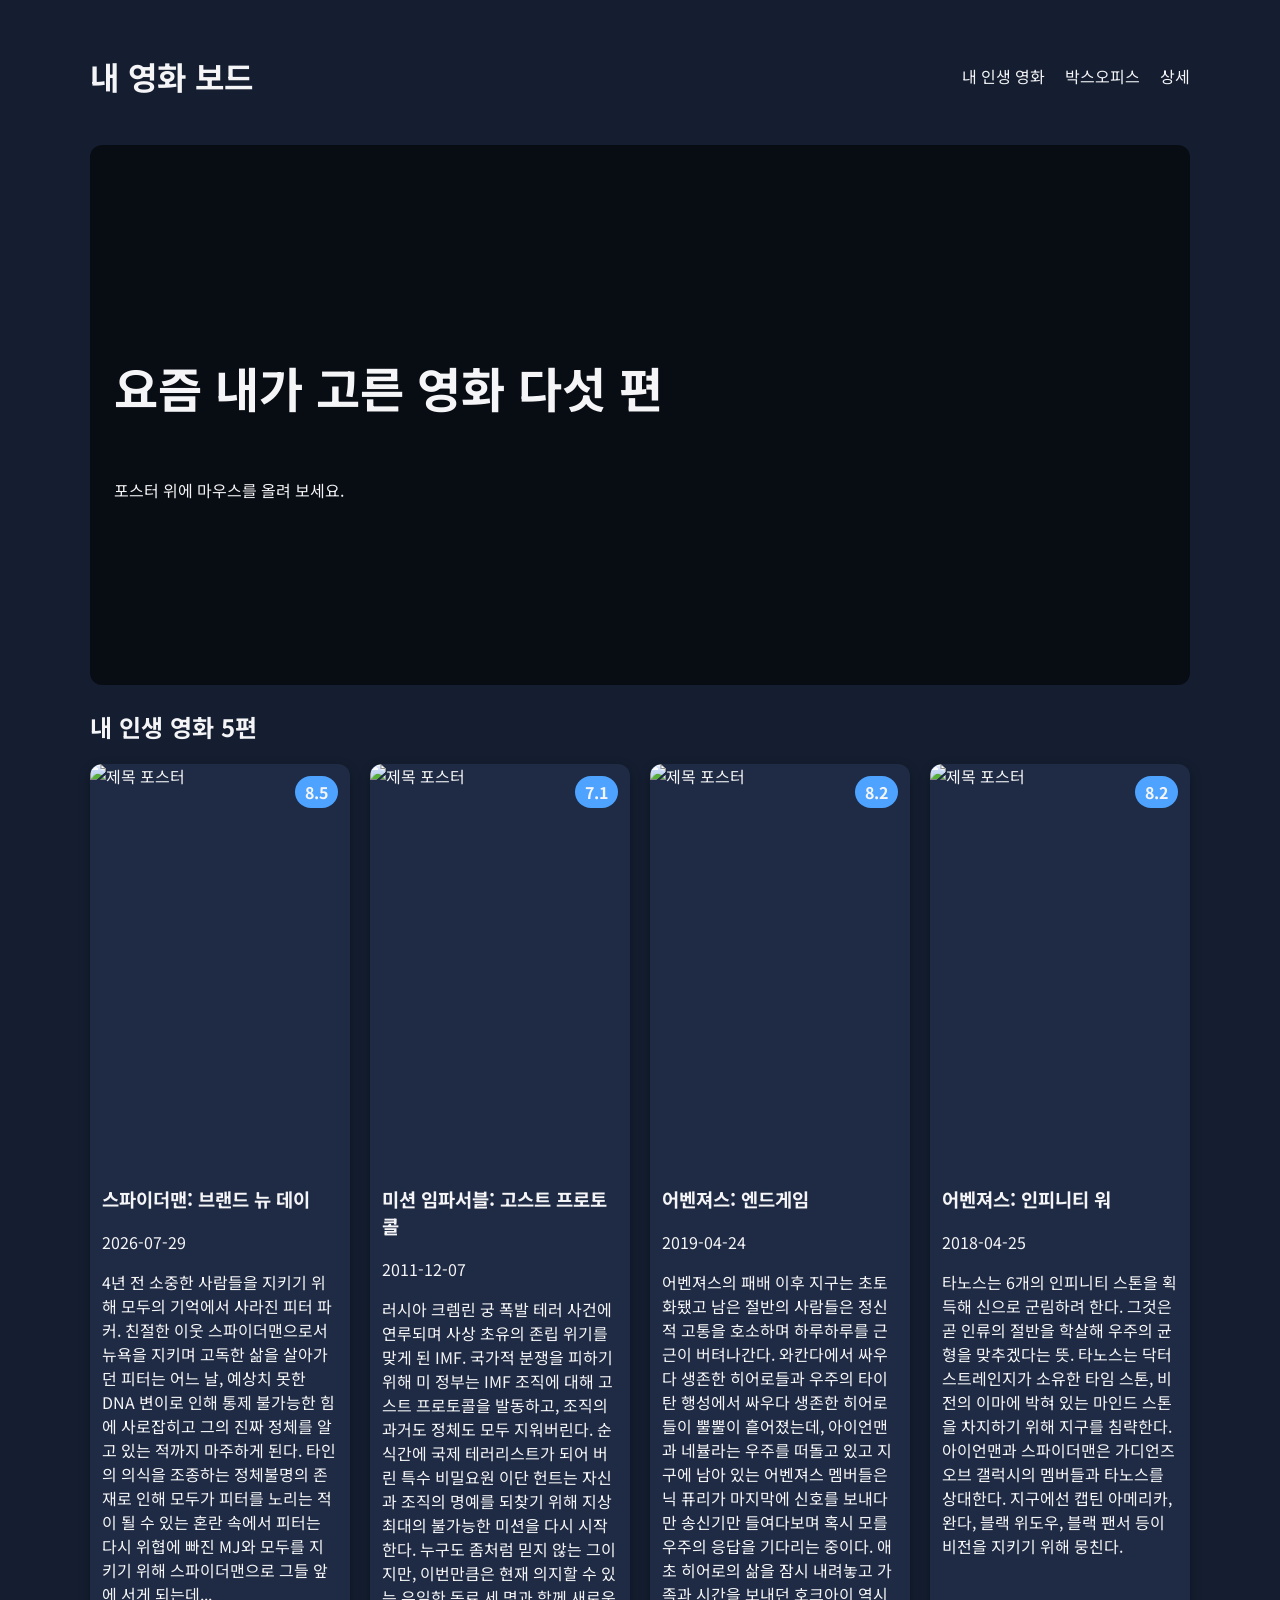
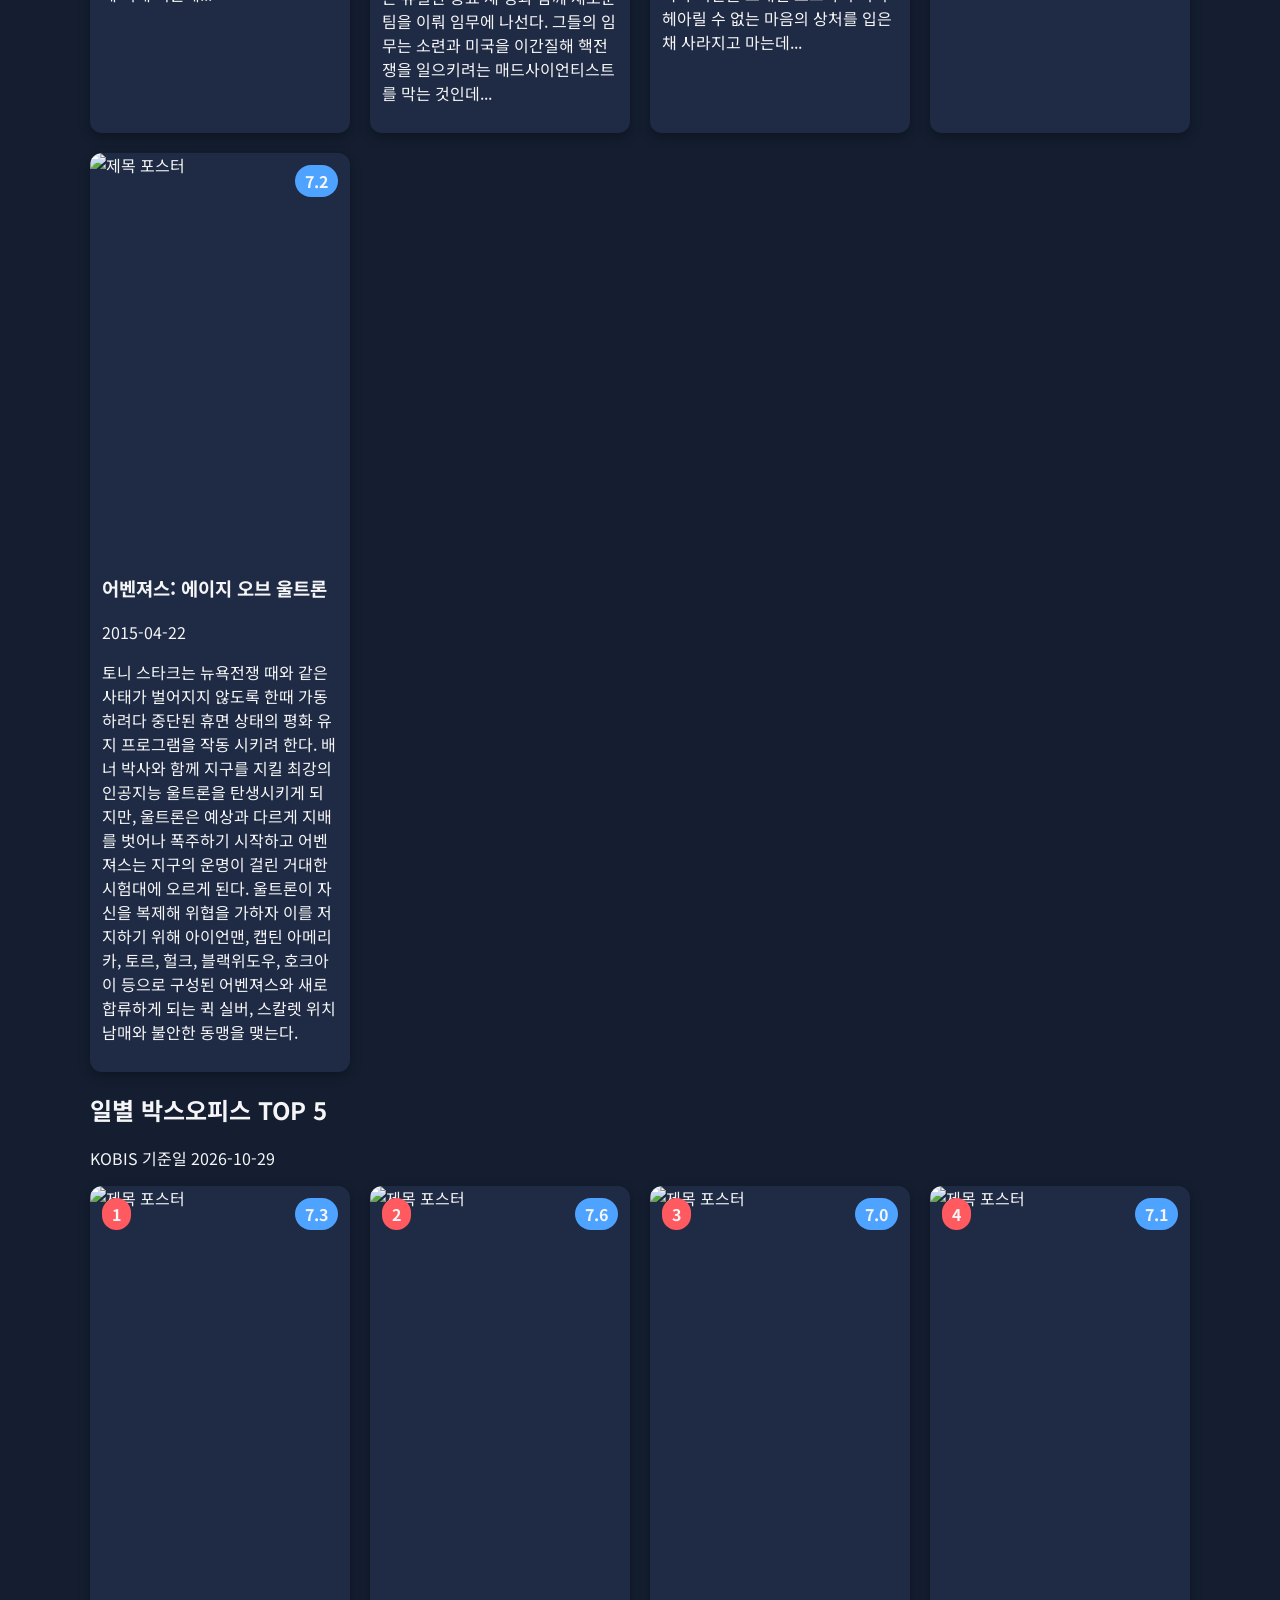
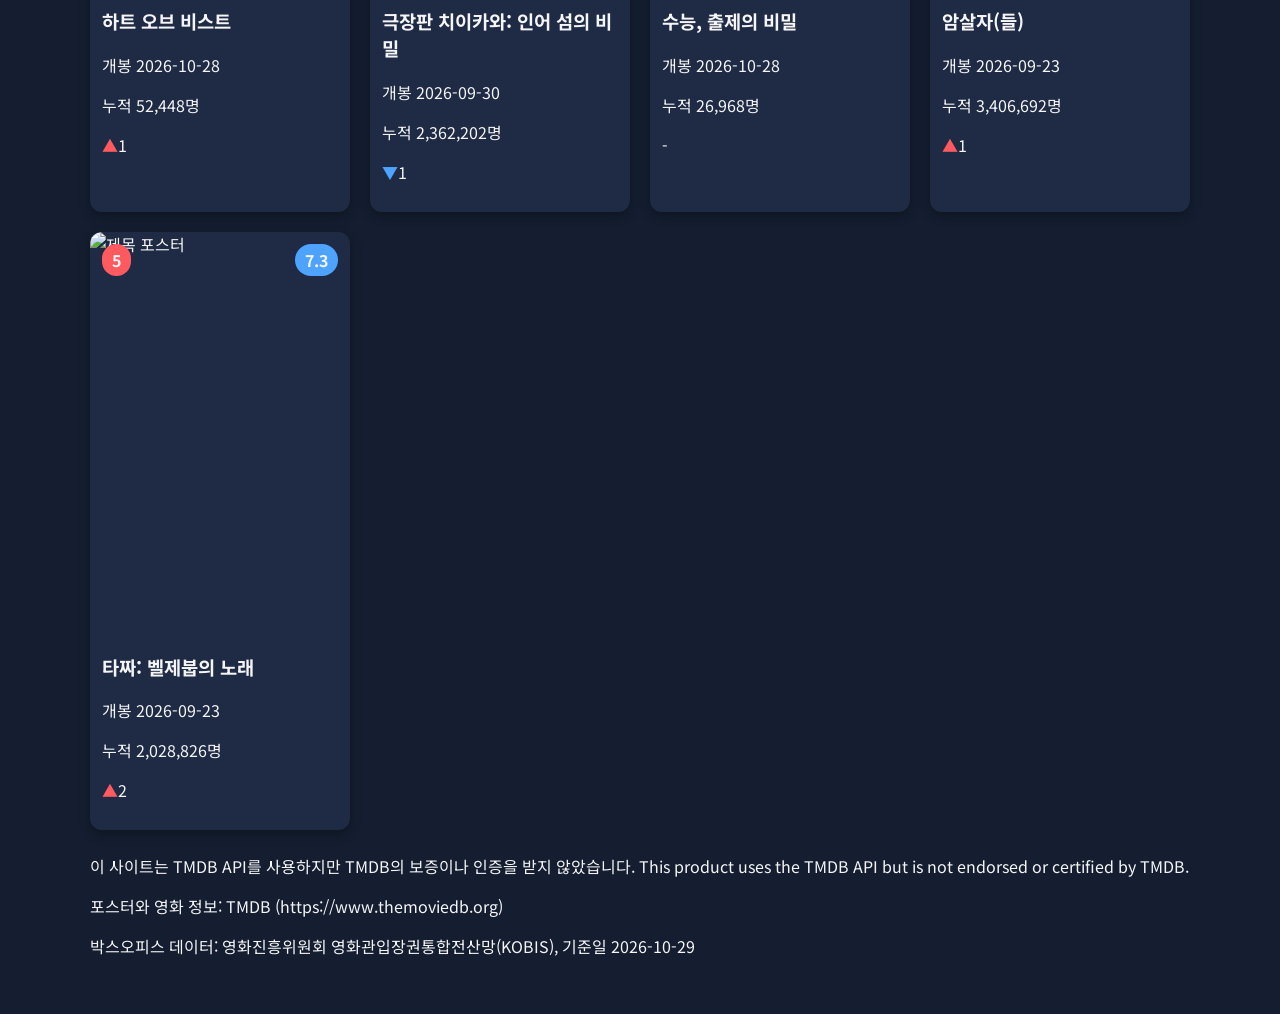
==== commit 26a313c9: "hw1 제출" ====
--- a/index.html
+++ b/index.html
@@ -44,7 +44,7 @@
 
                 <article class="card">
                     <img class="poster" src="https://image.tmdb.org/t/p/w342//bjiS5ipwxb9JFy3XRRN4OAilSeX.jpg"
-                        alt="영화 제목 포스터">
+                        alt="제목 포스터">
                     <span class="badge">8.5</span>
                     <div class="info">
                         <h3>스파이더맨: 브랜드 뉴 데이</h3>
@@ -58,7 +58,7 @@
 
                 <article class="card">
                     <img class="poster" src="https://image.tmdb.org/t/p/w342//krNypFiKeGThhLSYhvMNVSezEua.jpg"
-                        alt="영화 제목 포스터">
+                        alt="제목 포스터">
                     <span class="badge">7.1</span>
                     <div class="info">
                         <h3>미션 임파서블: 고스트 프로토콜</h3>
@@ -73,7 +73,7 @@
 
                 <article class="card">
                     <img class="poster" src="https://image.tmdb.org/t/p/w342//z7ilT5rNN9kDo8JZmgyhM6ej2xv.jpg"
-                        alt="영화 제목 포스터">
+                        alt="제목 포스터">
                     <span class="badge">8.2</span>
                     <div class="info">
                         <h3>어벤져스: 엔드게임</h3>
@@ -88,7 +88,7 @@
 
                 <article class="card">
                     <img class="poster" src="https://image.tmdb.org/t/p/w342//kmP6viwzcEkZeoi1LaVcQemcvZh.jpg"
-                        alt="영화 제목 포스터">
+                        alt="제목 포스터">
                     <span class="badge">8.2</span>
                     <div class="info">
                         <h3>어벤져스: 인피니티 워</h3>
@@ -103,7 +103,7 @@
 
                 <article class="card">
                     <img class="poster" src="https://image.tmdb.org/t/p/w342//y8pY5MIzpPAnF5vYUNm1tw1AzL3.jpg"
-                        alt="영화 제목 포스터">
+                        alt="제목 포스터">
                     <span class="badge">7.2</span>
                     <div class="info">
                         <h3>어벤져스: 에이지 오브 울트론</h3>
@@ -129,13 +129,13 @@
 
                 <article class="card">
                     <img class="poster" src="https://image.tmdb.org/t/p/w342//zC4E522V1n3H4SGdYOaiqhF5DnS.jpg"
-                        alt="영화명 포스터">
+                        alt="제목 포스터">
                     <span class="rank">1</span>
                     <span class="badge">7.3</span>
                     <div class="info">
                         <h3>하트 오브 비스트</h3>
                         <p class="year">개봉 2026-10-28</p>
-                        <p class="audience">누적 52448명</p>
+                        <p class="audience">누적 52,448명</p>
                         <p class="change up">1</p>
                     </div>
                 </article>
@@ -143,13 +143,13 @@
 
                 <article class="card">
                     <img class="poster" src="https://image.tmdb.org/t/p/w342//5TMyytCI5Pfc9c1eNsljiCdiB05.jpg"
-                        alt="영화명 포스터">
+                        alt="제목 포스터">
                     <span class="rank">2</span>
                     <span class="badge">7.6</span>
                     <div class="info">
                         <h3>극장판 치이카와: 인어 섬의 비밀</h3>
                         <p class="year">개봉 2026-09-30</p>
-                        <p class="audience">누적 2362202명</p>
+                        <p class="audience">누적 2,362,202명</p>
                         <p class="change down">1</p>
                     </div>
                 </article>
@@ -157,13 +157,13 @@
 
                 <article class="card">
                     <img class="poster" src="https://image.tmdb.org/t/p/w342//ohrJjtvKciICoeH80z973JnBoHo.jpg"
-                        alt="영화명 포스터">
+                        alt="제목 포스터">
                     <span class="rank">3</span>
                     <span class="badge">7.0</span>
                     <div class="info">
                         <h3>수능, 출제의 비밀</h3>
                         <p class="year">개봉 2026-10-28</p>
-                        <p class="audience">누적 26968명</p>
+                        <p class="audience">누적 26,968명</p>
                         <p class="change">-</p>
                     </div>
                 </article>
@@ -171,13 +171,13 @@
 
                 <article class="card">
                     <img class="poster" src="https://image.tmdb.org/t/p/w342//c55ijsOdntj6P25vDwHLdgsBpmV.jpg"
-                        alt="영화명 포스터">
+                        alt="제목 포스터">
                     <span class="rank">4</span>
                     <span class="badge">7.1</span>
                     <div class="info">
                         <h3>암살자(들)</h3>
                         <p class="year">개봉 2026-09-23</p>
-                        <p class="audience">누적 3406692명</p>
+                        <p class="audience">누적 3,406,692명</p>
                         <p class="change up">1</p>
                     </div>
                 </article>
@@ -185,13 +185,13 @@
 
                 <article class="card">
                     <img class="poster" src="https://image.tmdb.org/t/p/w342//ueigb5zra1tj6FTK9yhh2P33P9B.jpg"
-                        alt="영화명 포스터">
+                        alt="제목 포스터">
                     <span class="rank">5</span>
                     <span class="badge">7.3</span>
                     <div class="info">
                         <h3>타짜: 벨제붑의 노래</h3>
                         <p class="year">개봉 2026-09-23</p>
-                        <p class="audience">누적 2028826명</p>
+                        <p class="audience">누적 2,028,826명</p>
                         <p class="change up">2</p>
                     </div>
                 </article>
--- a/style.css
+++ b/style.css
@@ -150,12 +150,38 @@
     color: var(--warn);
 }
 
+.detail {
+    display: grid;
+    grid-template-columns: 1fr;
+    gap: var(--gap);
+}
+
+.detail-page {
+    background-image: linear-gradient(rgba(0, 0, 0, 0.75), rgba(0, 0, 0, 0.75)),
+        url("https://image.tmdb.org/t/p/w1280//4tjxYg2AbOzzG9G1YuiT2NzYhlH.jpg");
+
+    background-size: cover;
+    min-height: 100vh;
+}
+
+dt {
+    color: var(--accent);
+}
+
 /* 미디어 쿼리 1 */
 @media (min-width: 600px) {
     nav ul {
         flex-direction: row;
         gap: var(--gap);
     }
+
+    .detail {
+        grid-template-columns: 1fr 2fr;
+    }
+
+    .detail img {
+        width: 100%;
+    }
 }
 
 /* /미디어 쿼리 1 */
